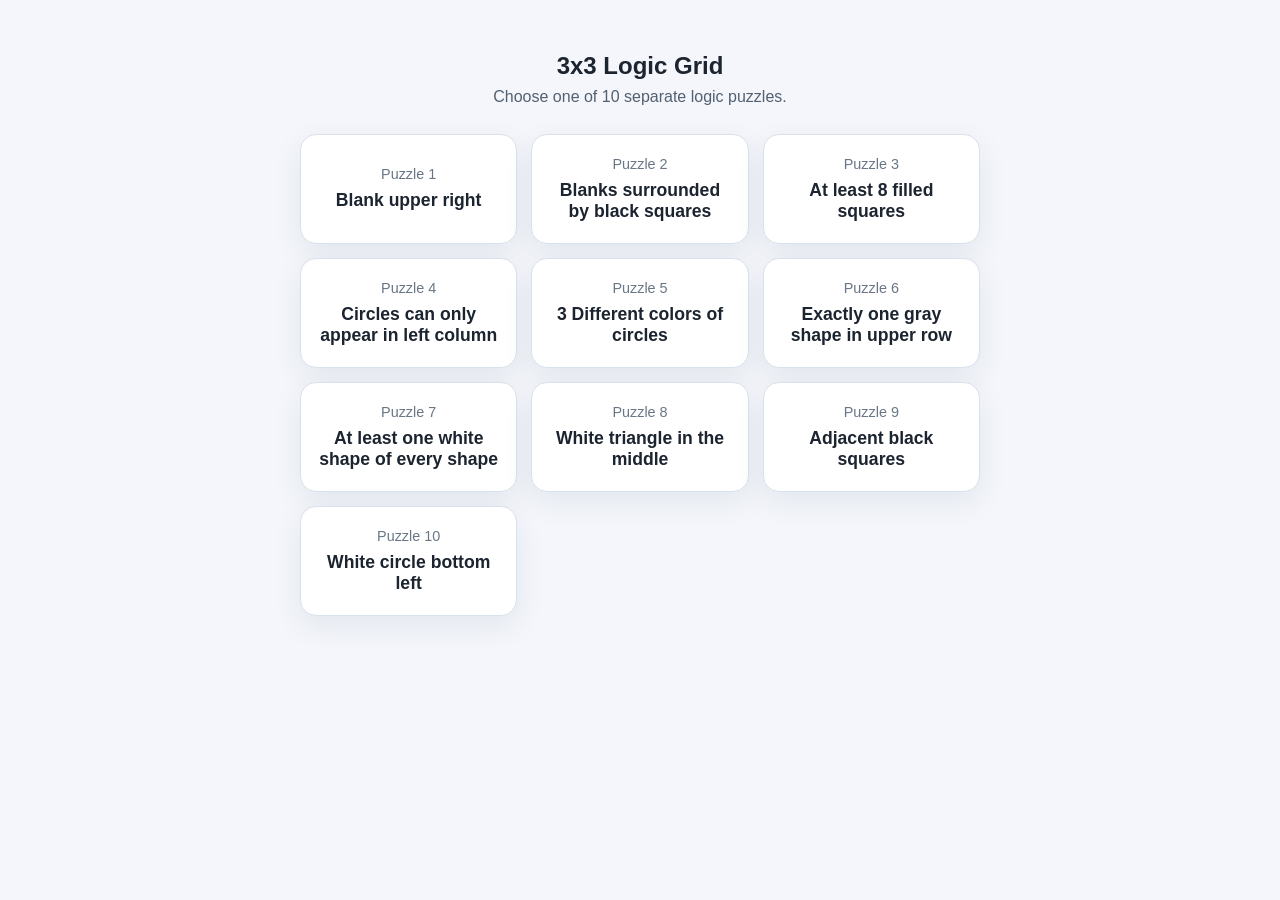
==== index.html @ eefd3fe8 "Use requested puzzle rules and homepage" ====
<!DOCTYPE html>
<html lang="en">
<head>
  <meta charset="UTF-8">
  <meta name="viewport" content="width=device-width, initial-scale=1.0">
  <title>Grid Logic Game</title>
  <link rel="stylesheet" href="style.css">
</head>
<body>
  <main class="game">
    <section id="home" class="home" aria-labelledby="homeTitle">
      <h1 id="homeTitle">3x3 Logic Grid</h1>
      <p class="intro">Choose one of 10 separate logic puzzles.</p>
      <nav id="puzzleList" class="puzzle-list" aria-label="Puzzle list"></nav>
    </section>

    <section id="puzzleView" class="puzzle-view" aria-labelledby="puzzleTitle" hidden>
      <a class="home-link" href="#">← Back to all puzzles</a>

      <article class="puzzle-card">
        <p id="puzzleCount" class="puzzle-count"></p>
        <h1 id="puzzleTitle"></h1>
        <p id="rule" class="rule"></p>
      </article>

      <div id="grid" class="grid" aria-label="Logic puzzle grid"></div>

      <div class="actions">
        <button type="button" onclick="checkGrid()">Check</button>
        <button type="button" onclick="resetGrid()">Reset</button>
      </div>
      <p id="result" aria-live="polite"></p>
    </section>
  </main>

  <script src="script.js"></script>
</body>
</html>
---- style.css ----
* {
  box-sizing: border-box;
}

body {
  min-height: 100vh;
  margin: 0;
  background: #f4f6fb;
  color: #1c2430;
  font-family: Arial, sans-serif;
  text-align: center;
}

.game {
  width: min(92vw, 680px);
  margin: 0 auto;
  padding: 32px 0;
}

h1 {
  margin-bottom: 8px;
}

.intro {
  margin-top: 0;
  color: #526070;
}

.puzzle-list {
  display: grid;
  grid-template-columns: repeat(auto-fit, minmax(210px, 1fr));
  gap: 14px;
  margin-top: 28px;
}

.puzzle-link {
  display: flex;
  min-height: 110px;
  flex-direction: column;
  justify-content: center;
  gap: 8px;
  padding: 18px;
  border: 1px solid #d9e1ee;
  border-radius: 16px;
  background: white;
  color: #1c2430;
  text-decoration: none;
  box-shadow: 0 10px 30px rgba(31, 45, 61, 0.08);
}

.puzzle-link:hover,
.puzzle-link:focus-visible {
  border-color: #365482;
  outline: none;
  transform: translateY(-2px);
}

.puzzle-link span {
  color: #6a7686;
  font-size: 0.9rem;
}

.puzzle-link strong {
  font-size: 1.1rem;
}

.home-link {
  display: inline-block;
  margin-bottom: 18px;
  color: #263b5e;
  font-weight: 700;
}

.puzzle-card {
  margin: 0 auto 24px;
  padding: 18px;
  border: 1px solid #d9e1ee;
  border-radius: 16px;
  background: white;
  box-shadow: 0 10px 30px rgba(31, 45, 61, 0.08);
}

button {
  border: 1px solid #9aa8ba;
  border-radius: 10px;
  padding: 10px 14px;
  background: #263b5e;
  color: white;
  cursor: pointer;
  font: inherit;
}

button:hover,
button:focus-visible {
  background: #365482;
}

.puzzle-count {
  margin: 0;
  color: #6a7686;
  font-size: 0.9rem;
}

.rule {
  min-height: 44px;
  margin-bottom: 0;
  color: #334155;
  line-height: 1.4;
}

.grid {
  display: grid;
  grid-template-columns: repeat(3, 100px);
  justify-content: center;
  gap: 8px;
  margin: 20px auto;
}

.cell {
  width: 100px;
  height: 100px;
  border: 2px solid #111827;
  display: flex;
  align-items: center;
  justify-content: center;
  cursor: pointer;
  padding: 0;
}

.cell:focus-visible {
  outline: 4px solid #ffbf47;
  outline-offset: 2px;
}

.blank {
  background: #f8fafc;
}

.blank::after {
  content: '';
  width: 24px;
  height: 24px;
  border: 2px dashed #94a3b8;
  border-radius: 50%;
}

.white { background: white; }
.gray { background: #9ca3af; }
.black { background: #111827; color: white; }

svg {
  width: 64px;
  height: 64px;
}

.actions {
  display: flex;
  justify-content: center;
  gap: 12px;
}

#result {
  min-height: 28px;
  font-size: 1.25rem;
  font-weight: 700;
}

.valid {
  color: #15803d;
}

.invalid {
  color: #b91c1c;
}
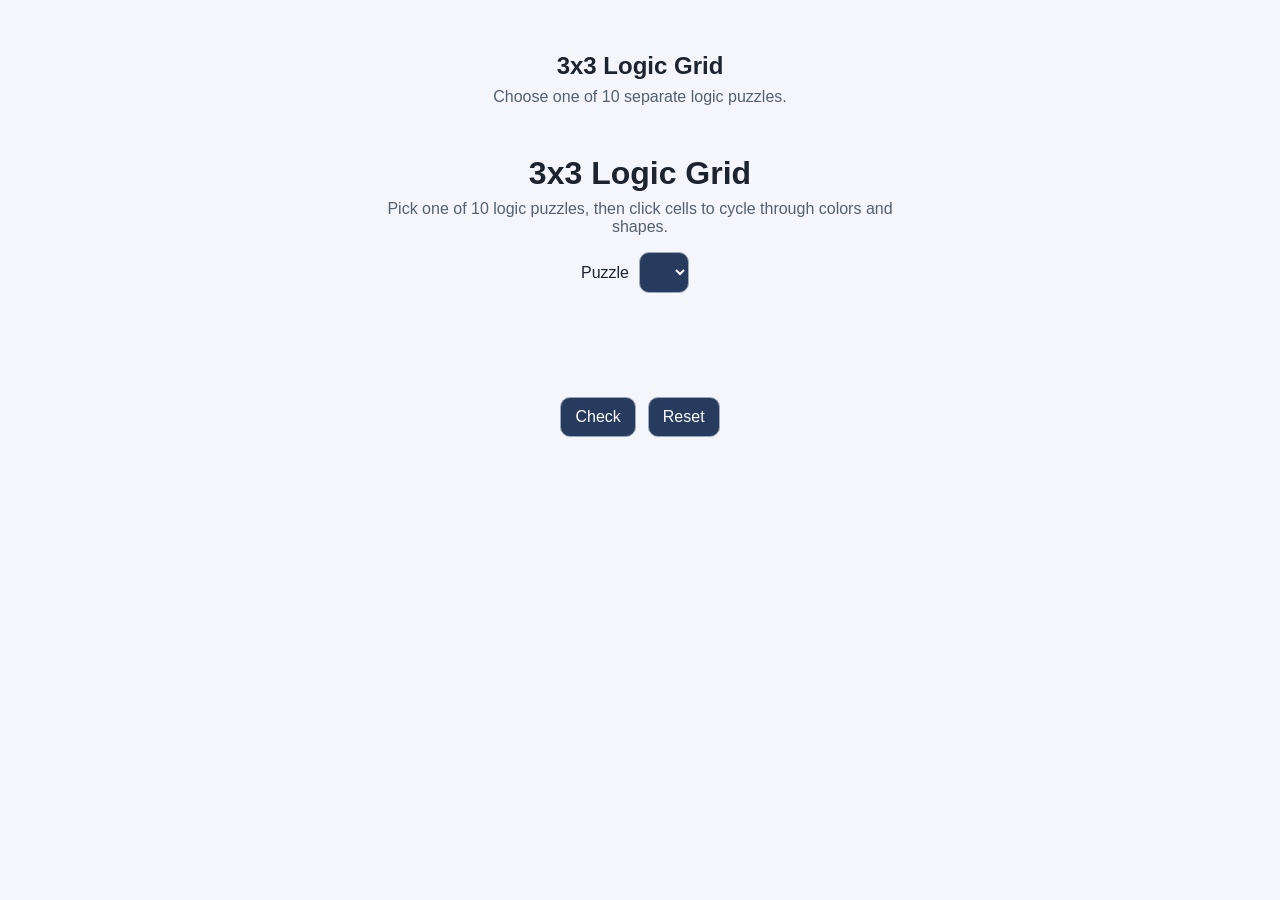
==== commit e9422d36: "Merge branch 'main' into codex/create-10-logic-puzzles-with-unique-rules-ne7pdp" ====
--- a/index.html
+++ b/index.html
@@ -31,6 +31,26 @@
       </div>
       <p id="result" aria-live="polite"></p>
     </section>
+    <h1>3x3 Logic Grid</h1>
+    <p class="intro">Pick one of 10 logic puzzles, then click cells to cycle through colors and shapes.</p>
+
+    <section class="puzzle-card" aria-labelledby="puzzleTitle">
+      <div class="puzzle-controls">
+        <label for="puzzleSelect">Puzzle</label>
+        <select id="puzzleSelect"></select>
+        <span id="puzzleCount" class="puzzle-count"></span>
+      </div>
+      <h2 id="puzzleTitle"></h2>
+      <p id="rule" class="rule"></p>
+    </section>
+
+    <div id="grid" class="grid" aria-label="Logic puzzle grid"></div>
+
+    <div class="actions">
+      <button type="button" onclick="checkGrid()">Check</button>
+      <button type="button" onclick="resetGrid()">Reset</button>
+    </div>
+    <p id="result" aria-live="polite"></p>
   </main>
 
   <script src="script.js"></script>
--- a/style.css
+++ b/style.css
@@ -13,6 +13,7 @@
 
 .game {
   width: min(92vw, 680px);
+  width: min(92vw, 560px);
   margin: 0 auto;
   padding: 32px 0;
 }
@@ -39,6 +40,8 @@
   flex-direction: column;
   justify-content: center;
   gap: 8px;
+.puzzle-card {
+  margin: 24px auto;
   padding: 18px;
   border: 1px solid #d9e1ee;
   border-radius: 16px;
@@ -80,6 +83,18 @@
   box-shadow: 0 10px 30px rgba(31, 45, 61, 0.08);
 }
 
+  box-shadow: 0 10px 30px rgba(31, 45, 61, 0.08);
+}
+
+.puzzle-controls {
+  display: flex;
+  align-items: center;
+  justify-content: center;
+  gap: 10px;
+  flex-wrap: wrap;
+}
+
+select,
 button {
   border: 1px solid #9aa8ba;
   border-radius: 10px;
@@ -88,6 +103,13 @@
   color: white;
   cursor: pointer;
   font: inherit;
+  font: inherit;
+}
+
+button {
+  background: #263b5e;
+  color: white;
+  cursor: pointer;
 }
 
 button:hover,
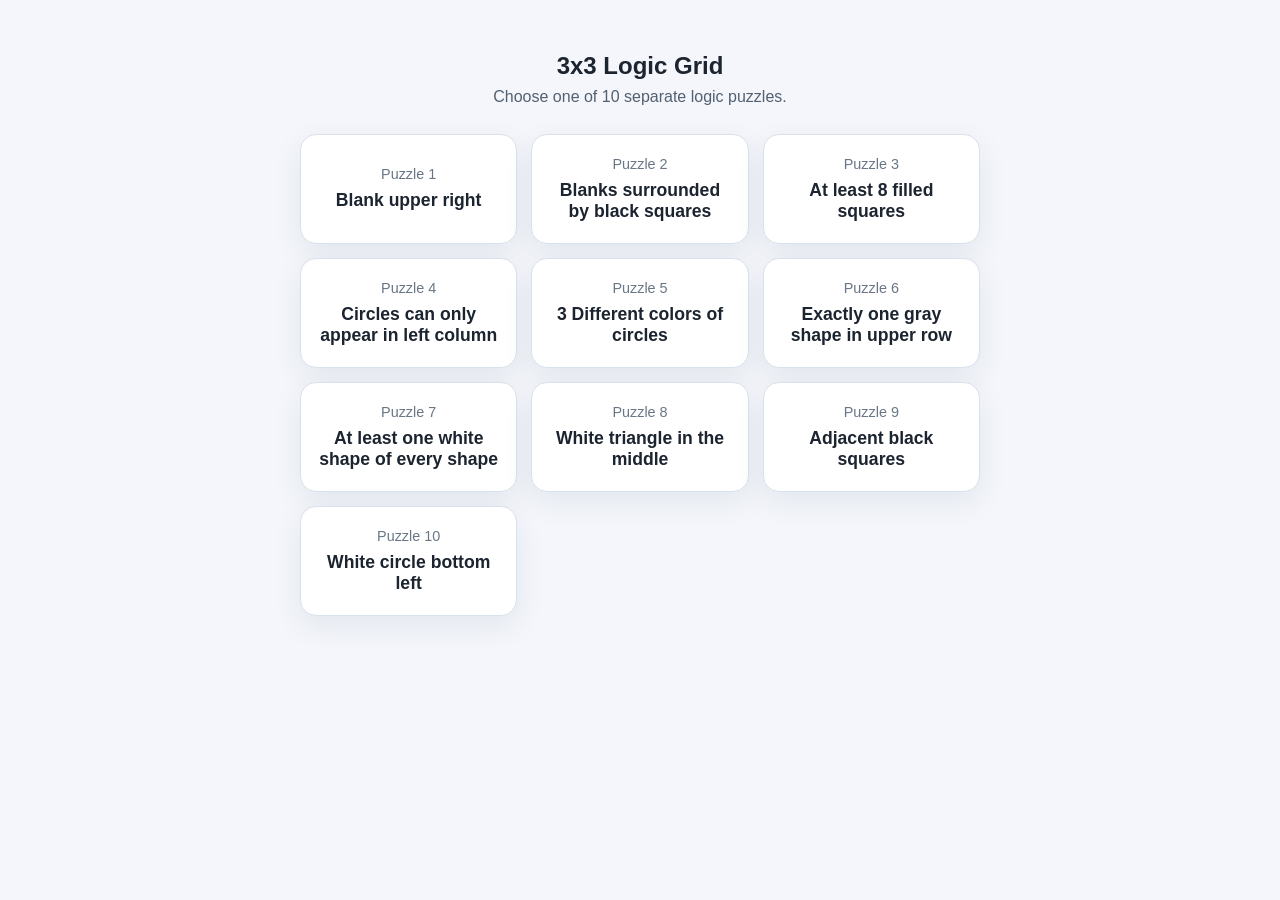
==== commit e604c1db: "Make puzzle links static" ====
--- a/index.html
+++ b/index.html
@@ -11,7 +11,18 @@
     <section id="home" class="home" aria-labelledby="homeTitle">
       <h1 id="homeTitle">3x3 Logic Grid</h1>
       <p class="intro">Choose one of 10 separate logic puzzles.</p>
-      <nav id="puzzleList" class="puzzle-list" aria-label="Puzzle list"></nav>
+      <nav id="puzzleList" class="puzzle-list" aria-label="Puzzle list">
+        <a class="puzzle-link" href="#puzzle-1"><span>Puzzle 1</span><strong>Blank upper right</strong></a>
+        <a class="puzzle-link" href="#puzzle-2"><span>Puzzle 2</span><strong>Blanks surrounded by black squares</strong></a>
+        <a class="puzzle-link" href="#puzzle-3"><span>Puzzle 3</span><strong>At least 8 filled squares</strong></a>
+        <a class="puzzle-link" href="#puzzle-4"><span>Puzzle 4</span><strong>Circles can only appear in left column</strong></a>
+        <a class="puzzle-link" href="#puzzle-5"><span>Puzzle 5</span><strong>3 Different colors of circles</strong></a>
+        <a class="puzzle-link" href="#puzzle-6"><span>Puzzle 6</span><strong>Exactly one gray shape in upper row</strong></a>
+        <a class="puzzle-link" href="#puzzle-7"><span>Puzzle 7</span><strong>At least one white shape of every shape</strong></a>
+        <a class="puzzle-link" href="#puzzle-8"><span>Puzzle 8</span><strong>White triangle in the middle</strong></a>
+        <a class="puzzle-link" href="#puzzle-9"><span>Puzzle 9</span><strong>Adjacent black squares</strong></a>
+        <a class="puzzle-link" href="#puzzle-10"><span>Puzzle 10</span><strong>White circle bottom left</strong></a>
+      </nav>
     </section>
 
     <section id="puzzleView" class="puzzle-view" aria-labelledby="puzzleTitle" hidden>
@@ -31,26 +42,6 @@
       </div>
       <p id="result" aria-live="polite"></p>
     </section>
-    <h1>3x3 Logic Grid</h1>
-    <p class="intro">Pick one of 10 logic puzzles, then click cells to cycle through colors and shapes.</p>
-
-    <section class="puzzle-card" aria-labelledby="puzzleTitle">
-      <div class="puzzle-controls">
-        <label for="puzzleSelect">Puzzle</label>
-        <select id="puzzleSelect"></select>
-        <span id="puzzleCount" class="puzzle-count"></span>
-      </div>
-      <h2 id="puzzleTitle"></h2>
-      <p id="rule" class="rule"></p>
-    </section>
-
-    <div id="grid" class="grid" aria-label="Logic puzzle grid"></div>
-
-    <div class="actions">
-      <button type="button" onclick="checkGrid()">Check</button>
-      <button type="button" onclick="resetGrid()">Reset</button>
-    </div>
-    <p id="result" aria-live="polite"></p>
   </main>
 
   <script src="script.js"></script>
--- a/style.css
+++ b/style.css
@@ -13,7 +13,6 @@
 
 .game {
   width: min(92vw, 680px);
-  width: min(92vw, 560px);
   margin: 0 auto;
   padding: 32px 0;
 }
@@ -40,8 +39,6 @@
   flex-direction: column;
   justify-content: center;
   gap: 8px;
-.puzzle-card {
-  margin: 24px auto;
   padding: 18px;
   border: 1px solid #d9e1ee;
   border-radius: 16px;
@@ -83,18 +80,6 @@
   box-shadow: 0 10px 30px rgba(31, 45, 61, 0.08);
 }
 
-  box-shadow: 0 10px 30px rgba(31, 45, 61, 0.08);
-}
-
-.puzzle-controls {
-  display: flex;
-  align-items: center;
-  justify-content: center;
-  gap: 10px;
-  flex-wrap: wrap;
-}
-
-select,
 button {
   border: 1px solid #9aa8ba;
   border-radius: 10px;
@@ -103,13 +88,6 @@
   color: white;
   cursor: pointer;
   font: inherit;
-  font: inherit;
-}
-
-button {
-  background: #263b5e;
-  color: white;
-  cursor: pointer;
 }
 
 button:hover,
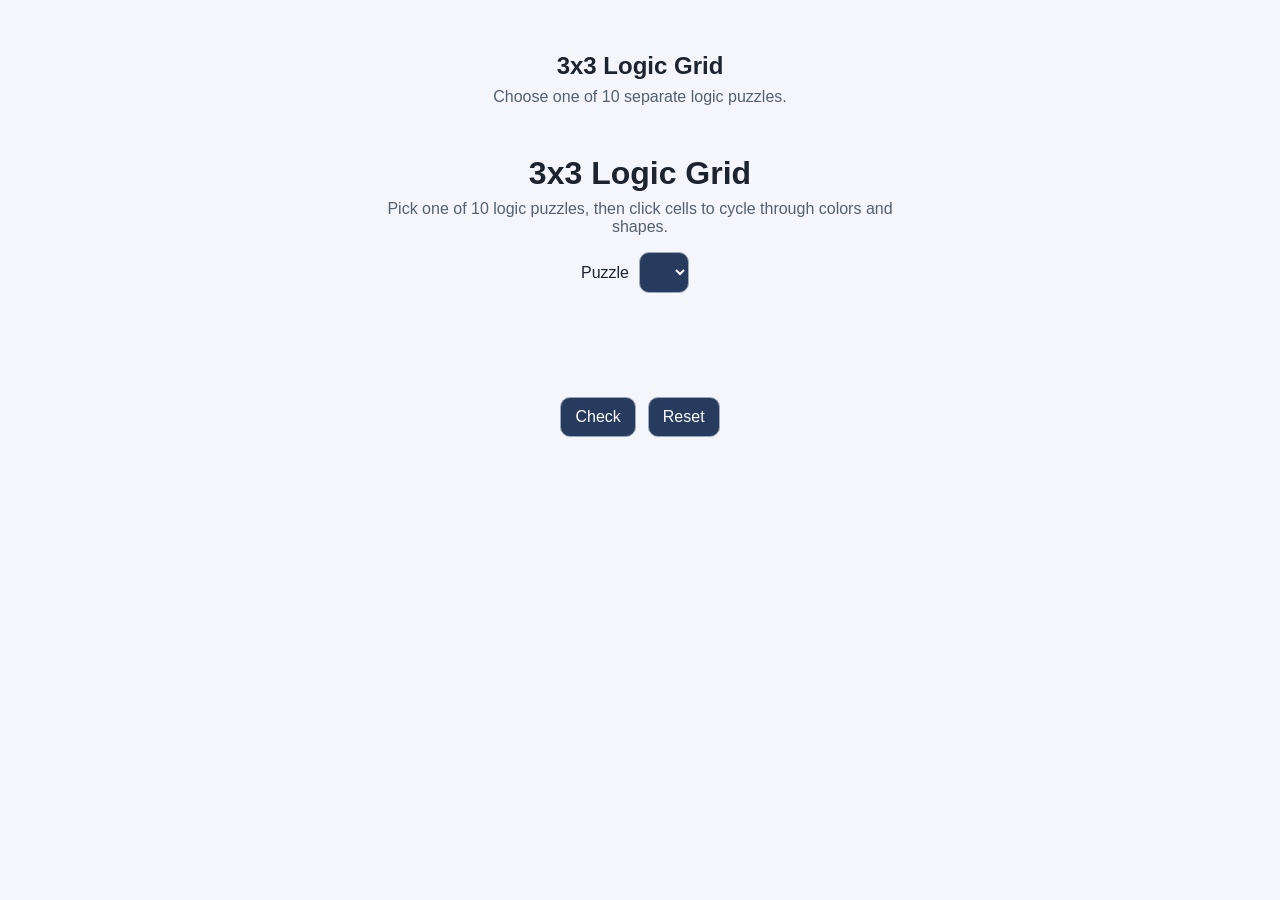
==== commit 2827b574: "Merge branch 'main' into codex/create-10-logic-puzzles-with-unique-rules-9szy3o" ====
--- a/index.html
+++ b/index.html
@@ -11,18 +11,7 @@
     <section id="home" class="home" aria-labelledby="homeTitle">
       <h1 id="homeTitle">3x3 Logic Grid</h1>
       <p class="intro">Choose one of 10 separate logic puzzles.</p>
-      <nav id="puzzleList" class="puzzle-list" aria-label="Puzzle list">
-        <a class="puzzle-link" href="#puzzle-1"><span>Puzzle 1</span><strong>Blank upper right</strong></a>
-        <a class="puzzle-link" href="#puzzle-2"><span>Puzzle 2</span><strong>Blanks surrounded by black squares</strong></a>
-        <a class="puzzle-link" href="#puzzle-3"><span>Puzzle 3</span><strong>At least 8 filled squares</strong></a>
-        <a class="puzzle-link" href="#puzzle-4"><span>Puzzle 4</span><strong>Circles can only appear in left column</strong></a>
-        <a class="puzzle-link" href="#puzzle-5"><span>Puzzle 5</span><strong>3 Different colors of circles</strong></a>
-        <a class="puzzle-link" href="#puzzle-6"><span>Puzzle 6</span><strong>Exactly one gray shape in upper row</strong></a>
-        <a class="puzzle-link" href="#puzzle-7"><span>Puzzle 7</span><strong>At least one white shape of every shape</strong></a>
-        <a class="puzzle-link" href="#puzzle-8"><span>Puzzle 8</span><strong>White triangle in the middle</strong></a>
-        <a class="puzzle-link" href="#puzzle-9"><span>Puzzle 9</span><strong>Adjacent black squares</strong></a>
-        <a class="puzzle-link" href="#puzzle-10"><span>Puzzle 10</span><strong>White circle bottom left</strong></a>
-      </nav>
+      <nav id="puzzleList" class="puzzle-list" aria-label="Puzzle list"></nav>
     </section>
 
     <section id="puzzleView" class="puzzle-view" aria-labelledby="puzzleTitle" hidden>
@@ -42,6 +31,26 @@
       </div>
       <p id="result" aria-live="polite"></p>
     </section>
+    <h1>3x3 Logic Grid</h1>
+    <p class="intro">Pick one of 10 logic puzzles, then click cells to cycle through colors and shapes.</p>
+
+    <section class="puzzle-card" aria-labelledby="puzzleTitle">
+      <div class="puzzle-controls">
+        <label for="puzzleSelect">Puzzle</label>
+        <select id="puzzleSelect"></select>
+        <span id="puzzleCount" class="puzzle-count"></span>
+      </div>
+      <h2 id="puzzleTitle"></h2>
+      <p id="rule" class="rule"></p>
+    </section>
+
+    <div id="grid" class="grid" aria-label="Logic puzzle grid"></div>
+
+    <div class="actions">
+      <button type="button" onclick="checkGrid()">Check</button>
+      <button type="button" onclick="resetGrid()">Reset</button>
+    </div>
+    <p id="result" aria-live="polite"></p>
   </main>
 
   <script src="script.js"></script>
--- a/style.css
+++ b/style.css
@@ -13,6 +13,7 @@
 
 .game {
   width: min(92vw, 680px);
+  width: min(92vw, 560px);
   margin: 0 auto;
   padding: 32px 0;
 }
@@ -39,6 +40,8 @@
   flex-direction: column;
   justify-content: center;
   gap: 8px;
+.puzzle-card {
+  margin: 24px auto;
   padding: 18px;
   border: 1px solid #d9e1ee;
   border-radius: 16px;
@@ -80,6 +83,18 @@
   box-shadow: 0 10px 30px rgba(31, 45, 61, 0.08);
 }
 
+  box-shadow: 0 10px 30px rgba(31, 45, 61, 0.08);
+}
+
+.puzzle-controls {
+  display: flex;
+  align-items: center;
+  justify-content: center;
+  gap: 10px;
+  flex-wrap: wrap;
+}
+
+select,
 button {
   border: 1px solid #9aa8ba;
   border-radius: 10px;
@@ -88,6 +103,13 @@
   color: white;
   cursor: pointer;
   font: inherit;
+  font: inherit;
+}
+
+button {
+  background: #263b5e;
+  color: white;
+  cursor: pointer;
 }
 
 button:hover,
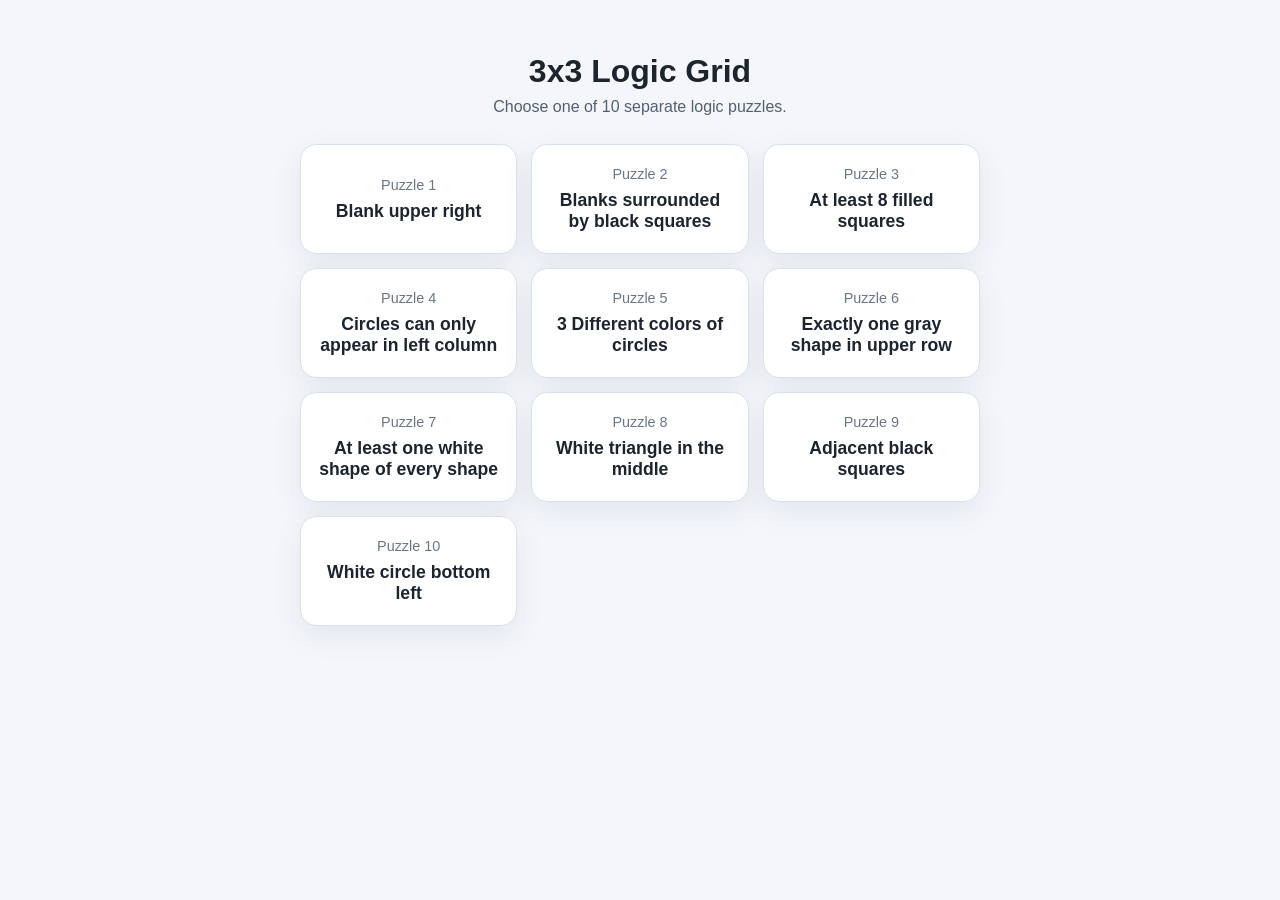
==== commit add0b803: "Separate homepage from puzzle page" ====
--- a/index.html
+++ b/index.html
@@ -7,52 +7,22 @@
   <link rel="stylesheet" href="style.css">
 </head>
 <body>
-  <main class="game">
-    <section id="home" class="home" aria-labelledby="homeTitle">
-      <h1 id="homeTitle">3x3 Logic Grid</h1>
-      <p class="intro">Choose one of 10 separate logic puzzles.</p>
-      <nav id="puzzleList" class="puzzle-list" aria-label="Puzzle list"></nav>
-    </section>
+  <main class="game home" aria-labelledby="homeTitle">
+    <h1 id="homeTitle">3x3 Logic Grid</h1>
+    <p class="intro">Choose one of 10 separate logic puzzles.</p>
 
-    <section id="puzzleView" class="puzzle-view" aria-labelledby="puzzleTitle" hidden>
-      <a class="home-link" href="#">← Back to all puzzles</a>
-
-      <article class="puzzle-card">
-        <p id="puzzleCount" class="puzzle-count"></p>
-        <h1 id="puzzleTitle"></h1>
-        <p id="rule" class="rule"></p>
-      </article>
-
-      <div id="grid" class="grid" aria-label="Logic puzzle grid"></div>
-
-      <div class="actions">
-        <button type="button" onclick="checkGrid()">Check</button>
-        <button type="button" onclick="resetGrid()">Reset</button>
-      </div>
-      <p id="result" aria-live="polite"></p>
-    </section>
-    <h1>3x3 Logic Grid</h1>
-    <p class="intro">Pick one of 10 logic puzzles, then click cells to cycle through colors and shapes.</p>
-
-    <section class="puzzle-card" aria-labelledby="puzzleTitle">
-      <div class="puzzle-controls">
-        <label for="puzzleSelect">Puzzle</label>
-        <select id="puzzleSelect"></select>
-        <span id="puzzleCount" class="puzzle-count"></span>
-      </div>
-      <h2 id="puzzleTitle"></h2>
-      <p id="rule" class="rule"></p>
-    </section>
-
-    <div id="grid" class="grid" aria-label="Logic puzzle grid"></div>
-
-    <div class="actions">
-      <button type="button" onclick="checkGrid()">Check</button>
-      <button type="button" onclick="resetGrid()">Reset</button>
-    </div>
-    <p id="result" aria-live="polite"></p>
+    <nav class="puzzle-list" aria-label="Puzzle list">
+      <a class="puzzle-link" href="puzzle.html?p=1"><span>Puzzle 1</span><strong>Blank upper right</strong></a>
+      <a class="puzzle-link" href="puzzle.html?p=2"><span>Puzzle 2</span><strong>Blanks surrounded by black squares</strong></a>
+      <a class="puzzle-link" href="puzzle.html?p=3"><span>Puzzle 3</span><strong>At least 8 filled squares</strong></a>
+      <a class="puzzle-link" href="puzzle.html?p=4"><span>Puzzle 4</span><strong>Circles can only appear in left column</strong></a>
+      <a class="puzzle-link" href="puzzle.html?p=5"><span>Puzzle 5</span><strong>3 Different colors of circles</strong></a>
+      <a class="puzzle-link" href="puzzle.html?p=6"><span>Puzzle 6</span><strong>Exactly one gray shape in upper row</strong></a>
+      <a class="puzzle-link" href="puzzle.html?p=7"><span>Puzzle 7</span><strong>At least one white shape of every shape</strong></a>
+      <a class="puzzle-link" href="puzzle.html?p=8"><span>Puzzle 8</span><strong>White triangle in the middle</strong></a>
+      <a class="puzzle-link" href="puzzle.html?p=9"><span>Puzzle 9</span><strong>Adjacent black squares</strong></a>
+      <a class="puzzle-link" href="puzzle.html?p=10"><span>Puzzle 10</span><strong>White circle bottom left</strong></a>
+    </nav>
   </main>
-
-  <script src="script.js"></script>
 </body>
 </html>
--- a/style.css
+++ b/style.css
@@ -13,7 +13,6 @@
 
 .game {
   width: min(92vw, 680px);
-  width: min(92vw, 560px);
   margin: 0 auto;
   padding: 32px 0;
 }
@@ -40,8 +39,6 @@
   flex-direction: column;
   justify-content: center;
   gap: 8px;
-.puzzle-card {
-  margin: 24px auto;
   padding: 18px;
   border: 1px solid #d9e1ee;
   border-radius: 16px;
@@ -83,18 +80,6 @@
   box-shadow: 0 10px 30px rgba(31, 45, 61, 0.08);
 }
 
-  box-shadow: 0 10px 30px rgba(31, 45, 61, 0.08);
-}
-
-.puzzle-controls {
-  display: flex;
-  align-items: center;
-  justify-content: center;
-  gap: 10px;
-  flex-wrap: wrap;
-}
-
-select,
 button {
   border: 1px solid #9aa8ba;
   border-radius: 10px;
@@ -103,13 +88,6 @@
   color: white;
   cursor: pointer;
   font: inherit;
-  font: inherit;
-}
-
-button {
-  background: #263b5e;
-  color: white;
-  cursor: pointer;
 }
 
 button:hover,
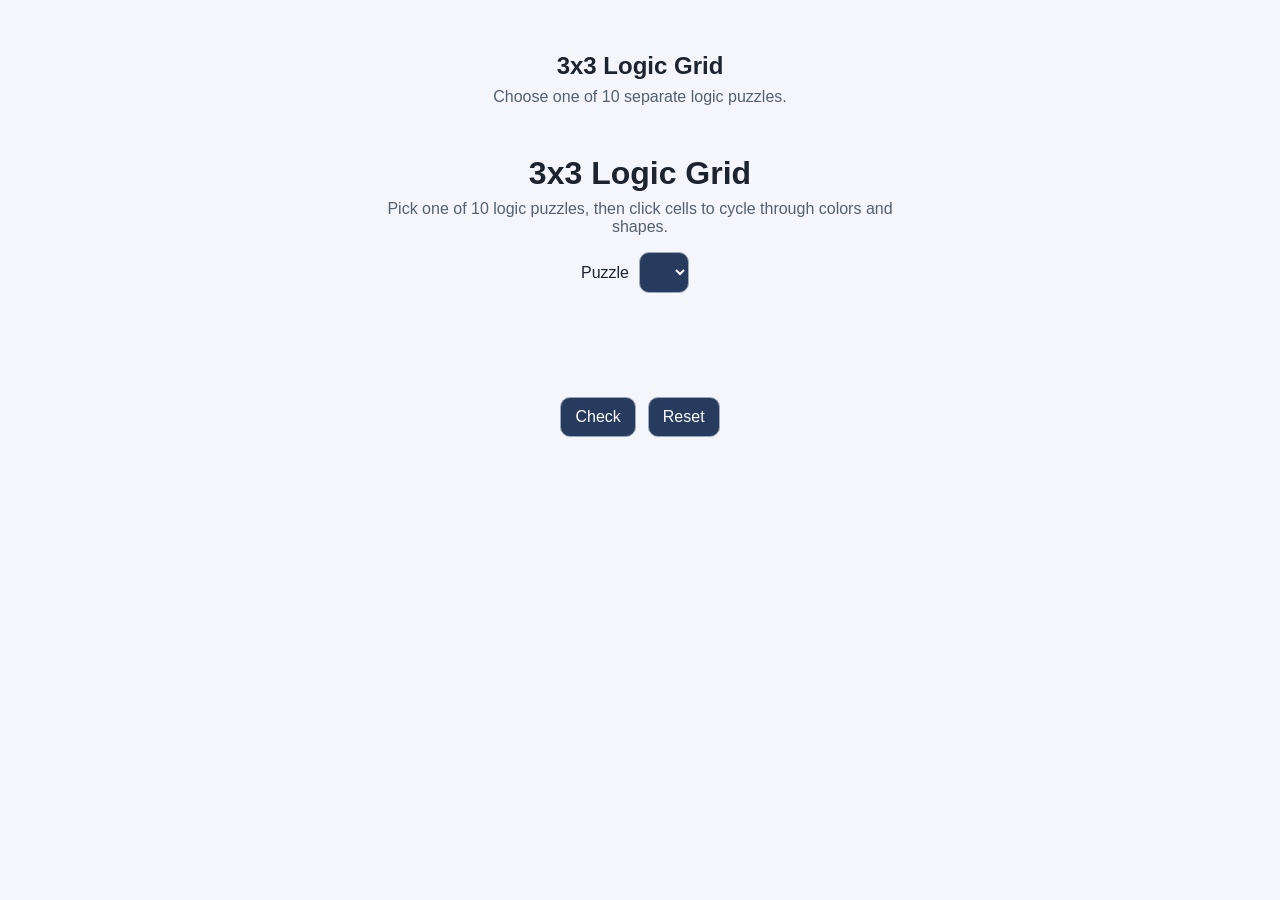
==== commit d66c8c13: "Merge branch 'main' into codex/create-10-logic-puzzles-with-unique-rules-589fij" ====
--- a/index.html
+++ b/index.html
@@ -7,22 +7,52 @@
   <link rel="stylesheet" href="style.css">
 </head>
 <body>
-  <main class="game home" aria-labelledby="homeTitle">
-    <h1 id="homeTitle">3x3 Logic Grid</h1>
-    <p class="intro">Choose one of 10 separate logic puzzles.</p>
+  <main class="game">
+    <section id="home" class="home" aria-labelledby="homeTitle">
+      <h1 id="homeTitle">3x3 Logic Grid</h1>
+      <p class="intro">Choose one of 10 separate logic puzzles.</p>
+      <nav id="puzzleList" class="puzzle-list" aria-label="Puzzle list"></nav>
+    </section>
 
-    <nav class="puzzle-list" aria-label="Puzzle list">
-      <a class="puzzle-link" href="puzzle.html?p=1"><span>Puzzle 1</span><strong>Blank upper right</strong></a>
-      <a class="puzzle-link" href="puzzle.html?p=2"><span>Puzzle 2</span><strong>Blanks surrounded by black squares</strong></a>
-      <a class="puzzle-link" href="puzzle.html?p=3"><span>Puzzle 3</span><strong>At least 8 filled squares</strong></a>
-      <a class="puzzle-link" href="puzzle.html?p=4"><span>Puzzle 4</span><strong>Circles can only appear in left column</strong></a>
-      <a class="puzzle-link" href="puzzle.html?p=5"><span>Puzzle 5</span><strong>3 Different colors of circles</strong></a>
-      <a class="puzzle-link" href="puzzle.html?p=6"><span>Puzzle 6</span><strong>Exactly one gray shape in upper row</strong></a>
-      <a class="puzzle-link" href="puzzle.html?p=7"><span>Puzzle 7</span><strong>At least one white shape of every shape</strong></a>
-      <a class="puzzle-link" href="puzzle.html?p=8"><span>Puzzle 8</span><strong>White triangle in the middle</strong></a>
-      <a class="puzzle-link" href="puzzle.html?p=9"><span>Puzzle 9</span><strong>Adjacent black squares</strong></a>
-      <a class="puzzle-link" href="puzzle.html?p=10"><span>Puzzle 10</span><strong>White circle bottom left</strong></a>
-    </nav>
+    <section id="puzzleView" class="puzzle-view" aria-labelledby="puzzleTitle" hidden>
+      <a class="home-link" href="#">← Back to all puzzles</a>
+
+      <article class="puzzle-card">
+        <p id="puzzleCount" class="puzzle-count"></p>
+        <h1 id="puzzleTitle"></h1>
+        <p id="rule" class="rule"></p>
+      </article>
+
+      <div id="grid" class="grid" aria-label="Logic puzzle grid"></div>
+
+      <div class="actions">
+        <button type="button" onclick="checkGrid()">Check</button>
+        <button type="button" onclick="resetGrid()">Reset</button>
+      </div>
+      <p id="result" aria-live="polite"></p>
+    </section>
+    <h1>3x3 Logic Grid</h1>
+    <p class="intro">Pick one of 10 logic puzzles, then click cells to cycle through colors and shapes.</p>
+
+    <section class="puzzle-card" aria-labelledby="puzzleTitle">
+      <div class="puzzle-controls">
+        <label for="puzzleSelect">Puzzle</label>
+        <select id="puzzleSelect"></select>
+        <span id="puzzleCount" class="puzzle-count"></span>
+      </div>
+      <h2 id="puzzleTitle"></h2>
+      <p id="rule" class="rule"></p>
+    </section>
+
+    <div id="grid" class="grid" aria-label="Logic puzzle grid"></div>
+
+    <div class="actions">
+      <button type="button" onclick="checkGrid()">Check</button>
+      <button type="button" onclick="resetGrid()">Reset</button>
+    </div>
+    <p id="result" aria-live="polite"></p>
   </main>
+
+  <script src="script.js"></script>
 </body>
 </html>
--- a/style.css
+++ b/style.css
@@ -13,6 +13,7 @@
 
 .game {
   width: min(92vw, 680px);
+  width: min(92vw, 560px);
   margin: 0 auto;
   padding: 32px 0;
 }
@@ -39,6 +40,8 @@
   flex-direction: column;
   justify-content: center;
   gap: 8px;
+.puzzle-card {
+  margin: 24px auto;
   padding: 18px;
   border: 1px solid #d9e1ee;
   border-radius: 16px;
@@ -80,6 +83,18 @@
   box-shadow: 0 10px 30px rgba(31, 45, 61, 0.08);
 }
 
+  box-shadow: 0 10px 30px rgba(31, 45, 61, 0.08);
+}
+
+.puzzle-controls {
+  display: flex;
+  align-items: center;
+  justify-content: center;
+  gap: 10px;
+  flex-wrap: wrap;
+}
+
+select,
 button {
   border: 1px solid #9aa8ba;
   border-radius: 10px;
@@ -88,6 +103,13 @@
   color: white;
   cursor: pointer;
   font: inherit;
+  font: inherit;
+}
+
+button {
+  background: #263b5e;
+  color: white;
+  cursor: pointer;
 }
 
 button:hover,
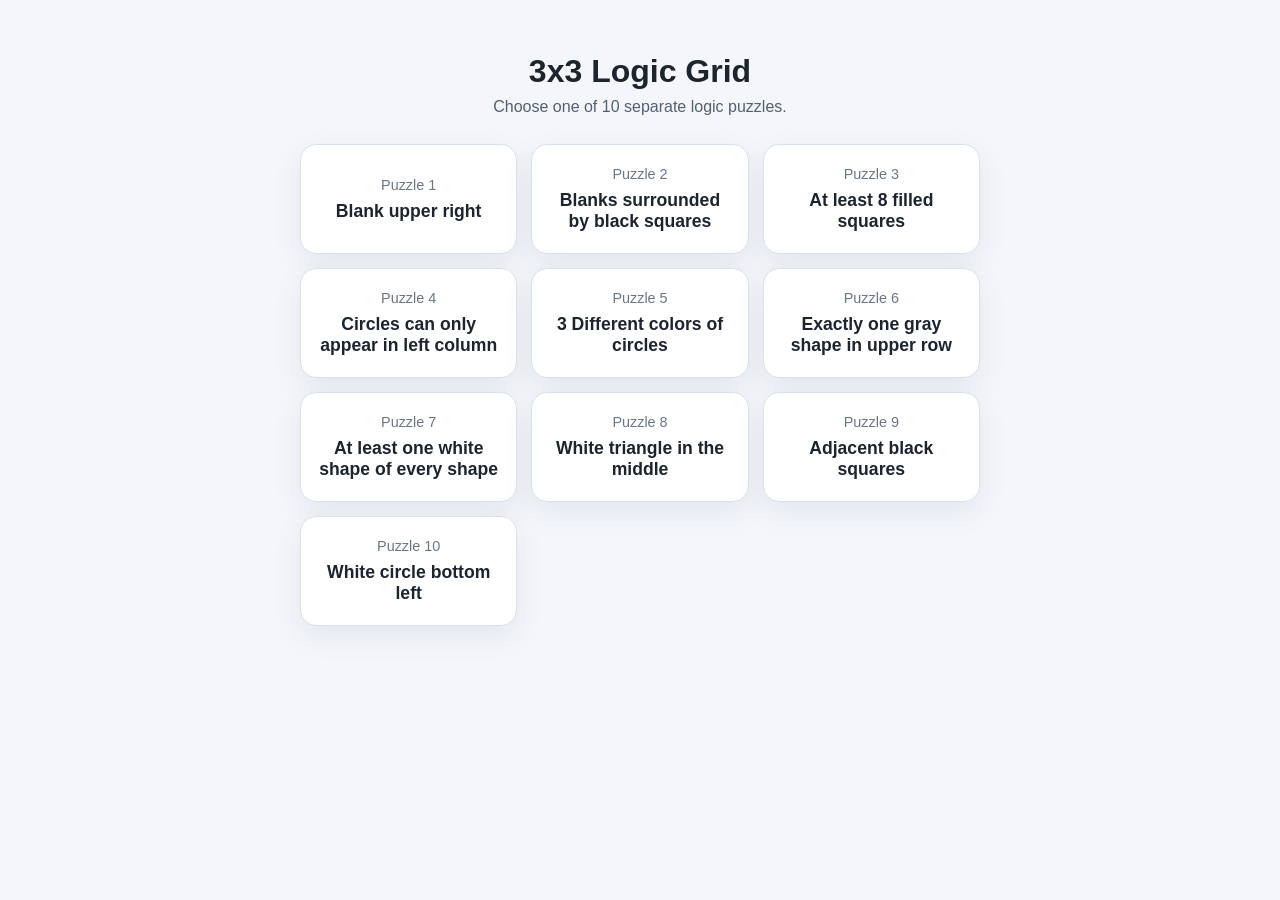
==== commit 933d0c6d: "Force homepage puzzle links" ====
--- a/index.html
+++ b/index.html
@@ -7,52 +7,23 @@
   <link rel="stylesheet" href="style.css">
 </head>
 <body>
-  <main class="game">
-    <section id="home" class="home" aria-labelledby="homeTitle">
-      <h1 id="homeTitle">3x3 Logic Grid</h1>
-      <p class="intro">Choose one of 10 separate logic puzzles.</p>
-      <nav id="puzzleList" class="puzzle-list" aria-label="Puzzle list"></nav>
-    </section>
+  <main class="game home" aria-labelledby="homeTitle">
+    <h1 id="homeTitle">3x3 Logic Grid</h1>
+    <p class="intro">Choose one of 10 separate logic puzzles.</p>
 
-    <section id="puzzleView" class="puzzle-view" aria-labelledby="puzzleTitle" hidden>
-      <a class="home-link" href="#">← Back to all puzzles</a>
-
-      <article class="puzzle-card">
-        <p id="puzzleCount" class="puzzle-count"></p>
-        <h1 id="puzzleTitle"></h1>
-        <p id="rule" class="rule"></p>
-      </article>
-
-      <div id="grid" class="grid" aria-label="Logic puzzle grid"></div>
-
-      <div class="actions">
-        <button type="button" onclick="checkGrid()">Check</button>
-        <button type="button" onclick="resetGrid()">Reset</button>
-      </div>
-      <p id="result" aria-live="polite"></p>
-    </section>
-    <h1>3x3 Logic Grid</h1>
-    <p class="intro">Pick one of 10 logic puzzles, then click cells to cycle through colors and shapes.</p>
-
-    <section class="puzzle-card" aria-labelledby="puzzleTitle">
-      <div class="puzzle-controls">
-        <label for="puzzleSelect">Puzzle</label>
-        <select id="puzzleSelect"></select>
-        <span id="puzzleCount" class="puzzle-count"></span>
-      </div>
-      <h2 id="puzzleTitle"></h2>
-      <p id="rule" class="rule"></p>
-    </section>
-
-    <div id="grid" class="grid" aria-label="Logic puzzle grid"></div>
-
-    <div class="actions">
-      <button type="button" onclick="checkGrid()">Check</button>
-      <button type="button" onclick="resetGrid()">Reset</button>
-    </div>
-    <p id="result" aria-live="polite"></p>
+    <nav class="puzzle-list" aria-label="Puzzle list">
+      <a class="puzzle-link" href="puzzle.html?p=1"><span>Puzzle 1</span><strong>Blank upper right</strong></a>
+      <a class="puzzle-link" href="puzzle.html?p=2"><span>Puzzle 2</span><strong>Blanks surrounded by black squares</strong></a>
+      <a class="puzzle-link" href="puzzle.html?p=3"><span>Puzzle 3</span><strong>At least 8 filled squares</strong></a>
+      <a class="puzzle-link" href="puzzle.html?p=4"><span>Puzzle 4</span><strong>Circles can only appear in left column</strong></a>
+      <a class="puzzle-link" href="puzzle.html?p=5"><span>Puzzle 5</span><strong>3 Different colors of circles</strong></a>
+      <a class="puzzle-link" href="puzzle.html?p=6"><span>Puzzle 6</span><strong>Exactly one gray shape in upper row</strong></a>
+      <a class="puzzle-link" href="puzzle.html?p=7"><span>Puzzle 7</span><strong>At least one white shape of every shape</strong></a>
+      <a class="puzzle-link" href="puzzle.html?p=8"><span>Puzzle 8</span><strong>White triangle in the middle</strong></a>
+      <a class="puzzle-link" href="puzzle.html?p=9"><span>Puzzle 9</span><strong>Adjacent black squares</strong></a>
+      <a class="puzzle-link" href="puzzle.html?p=10"><span>Puzzle 10</span><strong>White circle bottom left</strong></a>
+    </nav>
   </main>
-
   <script src="script.js"></script>
 </body>
 </html>
--- a/style.css
+++ b/style.css
@@ -13,7 +13,6 @@
 
 .game {
   width: min(92vw, 680px);
-  width: min(92vw, 560px);
   margin: 0 auto;
   padding: 32px 0;
 }
@@ -40,8 +39,6 @@
   flex-direction: column;
   justify-content: center;
   gap: 8px;
-.puzzle-card {
-  margin: 24px auto;
   padding: 18px;
   border: 1px solid #d9e1ee;
   border-radius: 16px;
@@ -83,18 +80,6 @@
   box-shadow: 0 10px 30px rgba(31, 45, 61, 0.08);
 }
 
-  box-shadow: 0 10px 30px rgba(31, 45, 61, 0.08);
-}
-
-.puzzle-controls {
-  display: flex;
-  align-items: center;
-  justify-content: center;
-  gap: 10px;
-  flex-wrap: wrap;
-}
-
-select,
 button {
   border: 1px solid #9aa8ba;
   border-radius: 10px;
@@ -103,13 +88,6 @@
   color: white;
   cursor: pointer;
   font: inherit;
-  font: inherit;
-}
-
-button {
-  background: #263b5e;
-  color: white;
-  cursor: pointer;
 }
 
 button:hover,
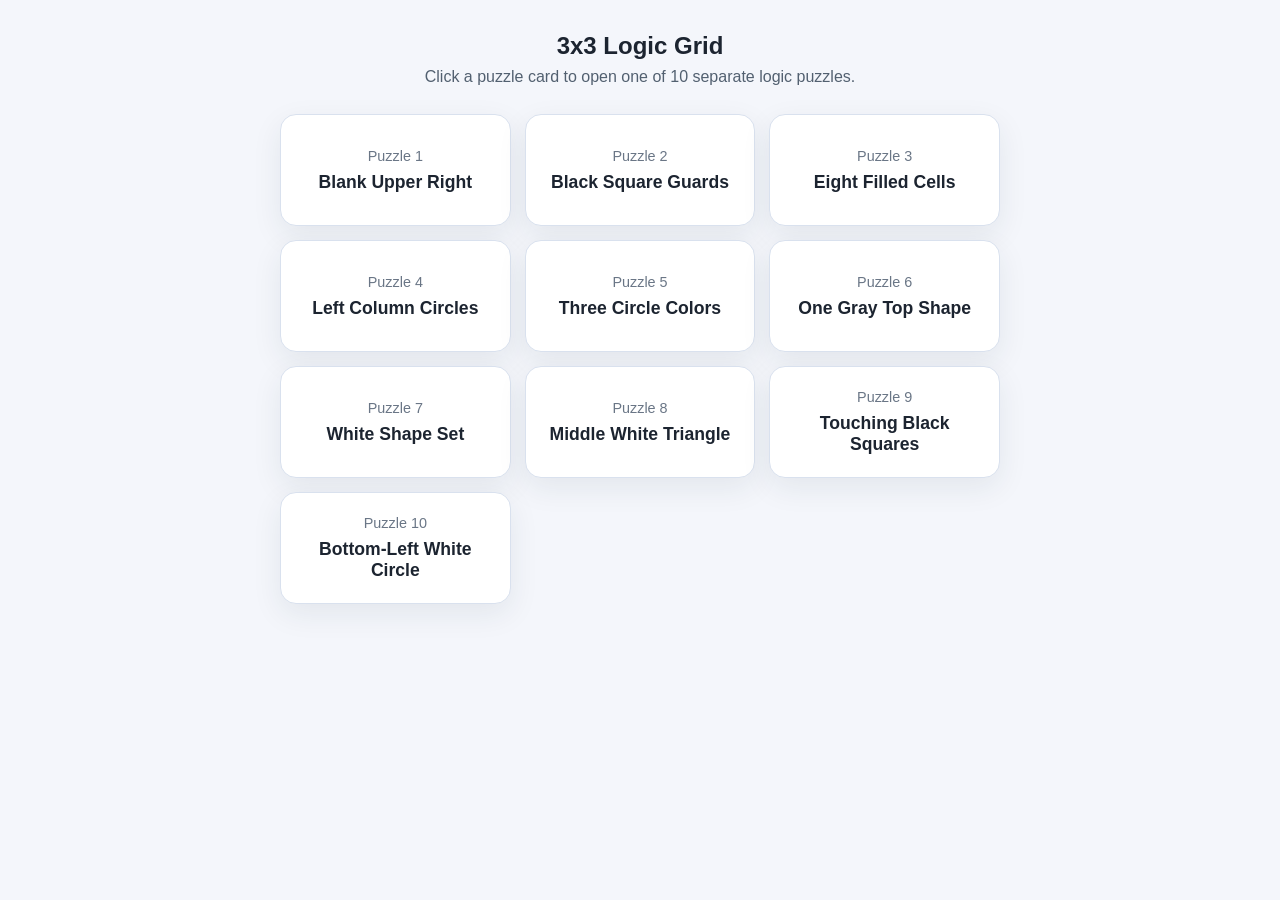
==== commit 5406b1b0: "Replace puzzle dropdown with clickable puzzle cards" ====
--- a/index.html
+++ b/index.html
@@ -3,27 +3,36 @@
 <head>
   <meta charset="UTF-8">
   <meta name="viewport" content="width=device-width, initial-scale=1.0">
-  <title>Grid Logic Game</title>
+  <title>3x3 Logic Grid</title>
   <link rel="stylesheet" href="style.css">
 </head>
 <body>
-  <main class="game home" aria-labelledby="homeTitle">
-    <h1 id="homeTitle">3x3 Logic Grid</h1>
-    <p class="intro">Choose one of 10 separate logic puzzles.</p>
+  <main class="game">
+    <section id="home" class="home" aria-labelledby="homeTitle">
+      <h1 id="homeTitle">3x3 Logic Grid</h1>
+      <p class="intro">Click a puzzle card to open one of 10 separate logic puzzles.</p>
+      <nav id="puzzleList" class="puzzle-list" aria-label="Puzzle list"></nav>
+    </section>
 
-    <nav class="puzzle-list" aria-label="Puzzle list">
-      <a class="puzzle-link" href="puzzle.html?p=1"><span>Puzzle 1</span><strong>Blank upper right</strong></a>
-      <a class="puzzle-link" href="puzzle.html?p=2"><span>Puzzle 2</span><strong>Blanks surrounded by black squares</strong></a>
-      <a class="puzzle-link" href="puzzle.html?p=3"><span>Puzzle 3</span><strong>At least 8 filled squares</strong></a>
-      <a class="puzzle-link" href="puzzle.html?p=4"><span>Puzzle 4</span><strong>Circles can only appear in left column</strong></a>
-      <a class="puzzle-link" href="puzzle.html?p=5"><span>Puzzle 5</span><strong>3 Different colors of circles</strong></a>
-      <a class="puzzle-link" href="puzzle.html?p=6"><span>Puzzle 6</span><strong>Exactly one gray shape in upper row</strong></a>
-      <a class="puzzle-link" href="puzzle.html?p=7"><span>Puzzle 7</span><strong>At least one white shape of every shape</strong></a>
-      <a class="puzzle-link" href="puzzle.html?p=8"><span>Puzzle 8</span><strong>White triangle in the middle</strong></a>
-      <a class="puzzle-link" href="puzzle.html?p=9"><span>Puzzle 9</span><strong>Adjacent black squares</strong></a>
-      <a class="puzzle-link" href="puzzle.html?p=10"><span>Puzzle 10</span><strong>White circle bottom left</strong></a>
-    </nav>
+    <section id="puzzleView" class="puzzle-view" aria-labelledby="puzzleTitle" hidden>
+      <a class="home-link" href="#">← Back to all puzzles</a>
+
+      <article class="puzzle-card">
+        <p id="puzzleCount" class="puzzle-count"></p>
+        <h1 id="puzzleTitle"></h1>
+        <p id="rule" class="rule"></p>
+      </article>
+
+      <div id="grid" class="grid" aria-label="Logic puzzle grid"></div>
+
+      <div class="actions">
+        <button type="button" onclick="checkGrid()">Check</button>
+        <button type="button" onclick="resetGrid()">Reset</button>
+      </div>
+      <p id="result" aria-live="polite"></p>
+    </section>
   </main>
+
   <script src="script.js"></script>
 </body>
 </html>
--- a/style.css
+++ b/style.css
@@ -12,13 +12,13 @@
 }
 
 .game {
-  width: min(92vw, 680px);
+  width: min(92vw, 720px);
   margin: 0 auto;
   padding: 32px 0;
 }
 
 h1 {
-  margin-bottom: 8px;
+  margin: 0 0 8px;
 }
 
 .intro {
@@ -35,7 +35,7 @@
 
 .puzzle-link {
   display: flex;
-  min-height: 110px;
+  min-height: 112px;
   flex-direction: column;
   justify-content: center;
   gap: 8px;
@@ -46,6 +46,7 @@
   color: #1c2430;
   text-decoration: none;
   box-shadow: 0 10px 30px rgba(31, 45, 61, 0.08);
+  transition: border-color 0.15s ease, transform 0.15s ease, box-shadow 0.15s ease;
 }
 
 .puzzle-link:hover,
@@ -53,6 +54,7 @@
   border-color: #365482;
   outline: none;
   transform: translateY(-2px);
+  box-shadow: 0 14px 34px rgba(31, 45, 61, 0.12);
 }
 
 .puzzle-link span {
@@ -96,7 +98,7 @@
 }
 
 .puzzle-count {
-  margin: 0;
+  margin: 0 0 8px;
   color: #6a7686;
   font-size: 0.9rem;
 }
@@ -117,14 +119,14 @@
 }
 
 .cell {
+  display: flex;
   width: 100px;
   height: 100px;
-  border: 2px solid #111827;
-  display: flex;
   align-items: center;
   justify-content: center;
+  padding: 0;
+  border: 2px solid #111827;
   cursor: pointer;
-  padding: 0;
 }
 
 .cell:focus-visible {
@@ -137,16 +139,25 @@
 }
 
 .blank::after {
-  content: '';
   width: 24px;
   height: 24px;
   border: 2px dashed #94a3b8;
   border-radius: 50%;
+  content: '';
 }
 
-.white { background: white; }
-.gray { background: #9ca3af; }
-.black { background: #111827; color: white; }
+.white {
+  background: white;
+}
+
+.gray {
+  background: #9ca3af;
+}
+
+.black {
+  background: #111827;
+  color: white;
+}
 
 svg {
   width: 64px;
